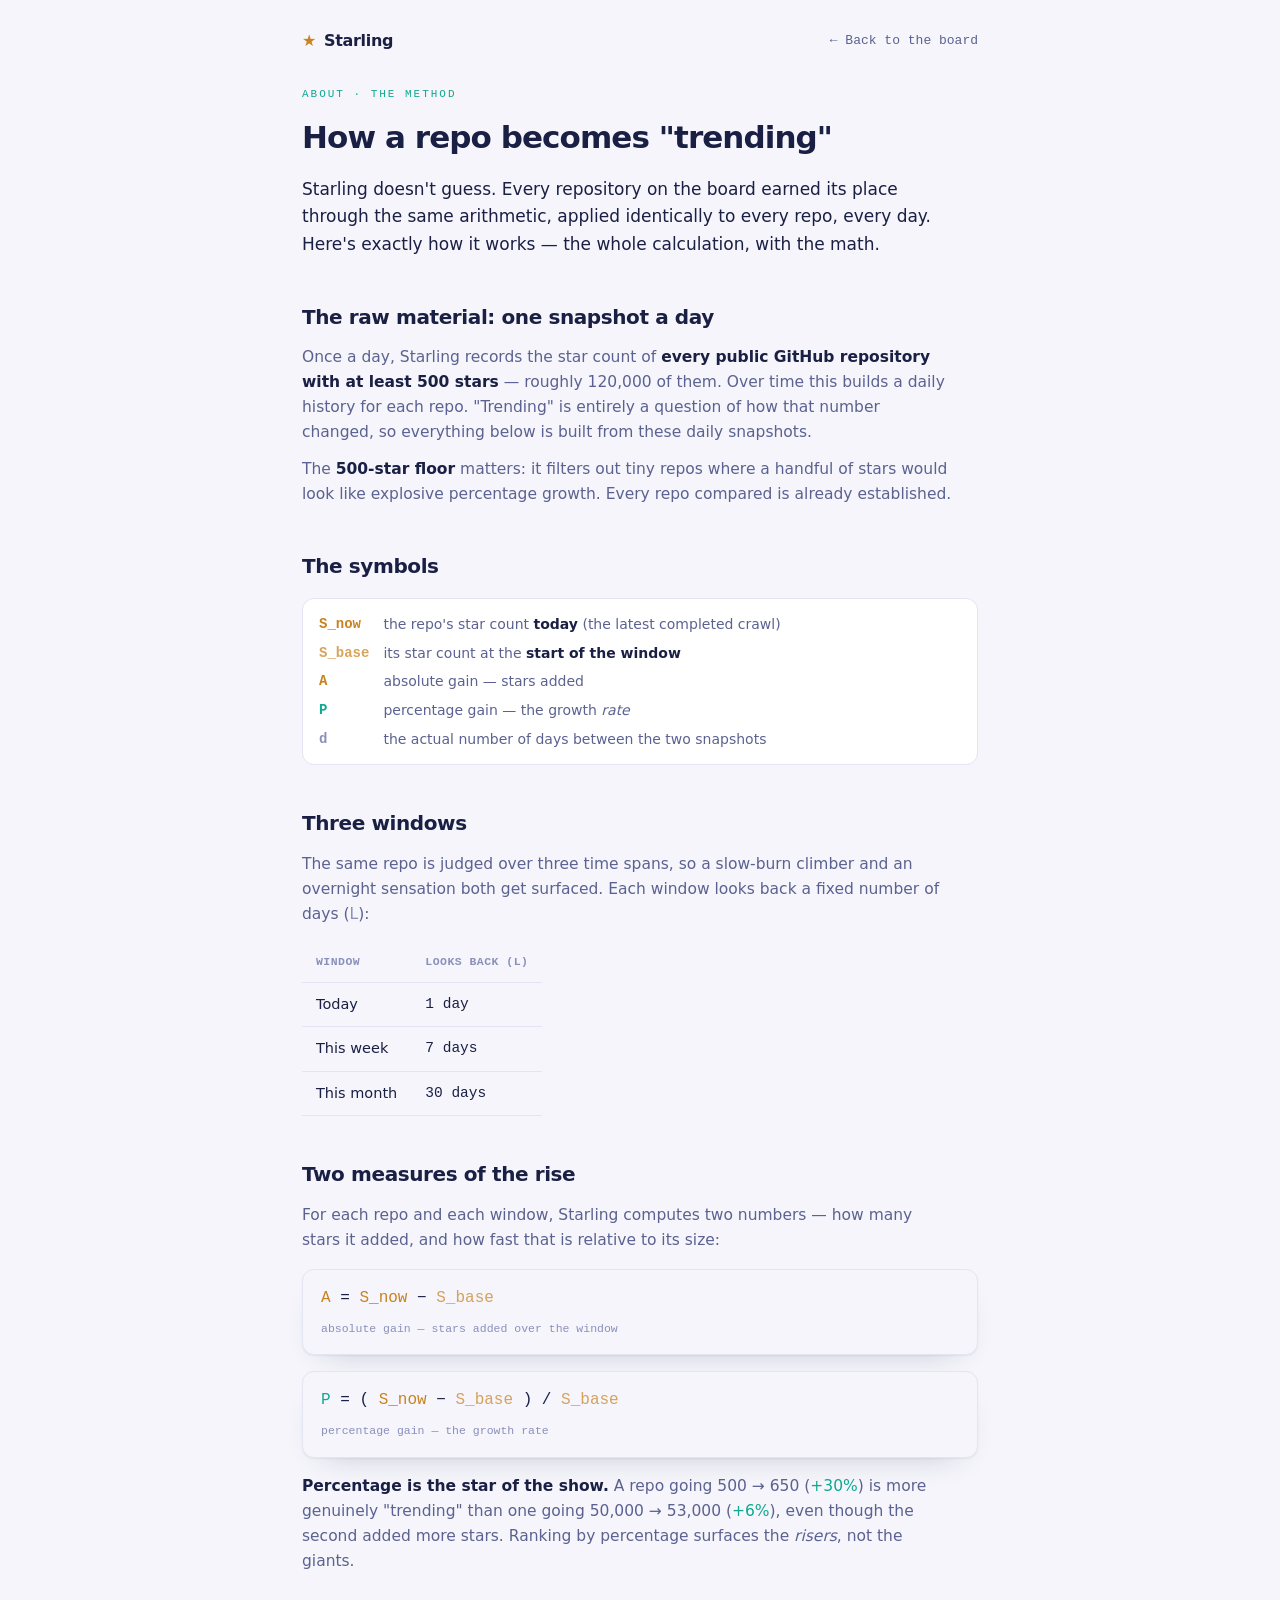
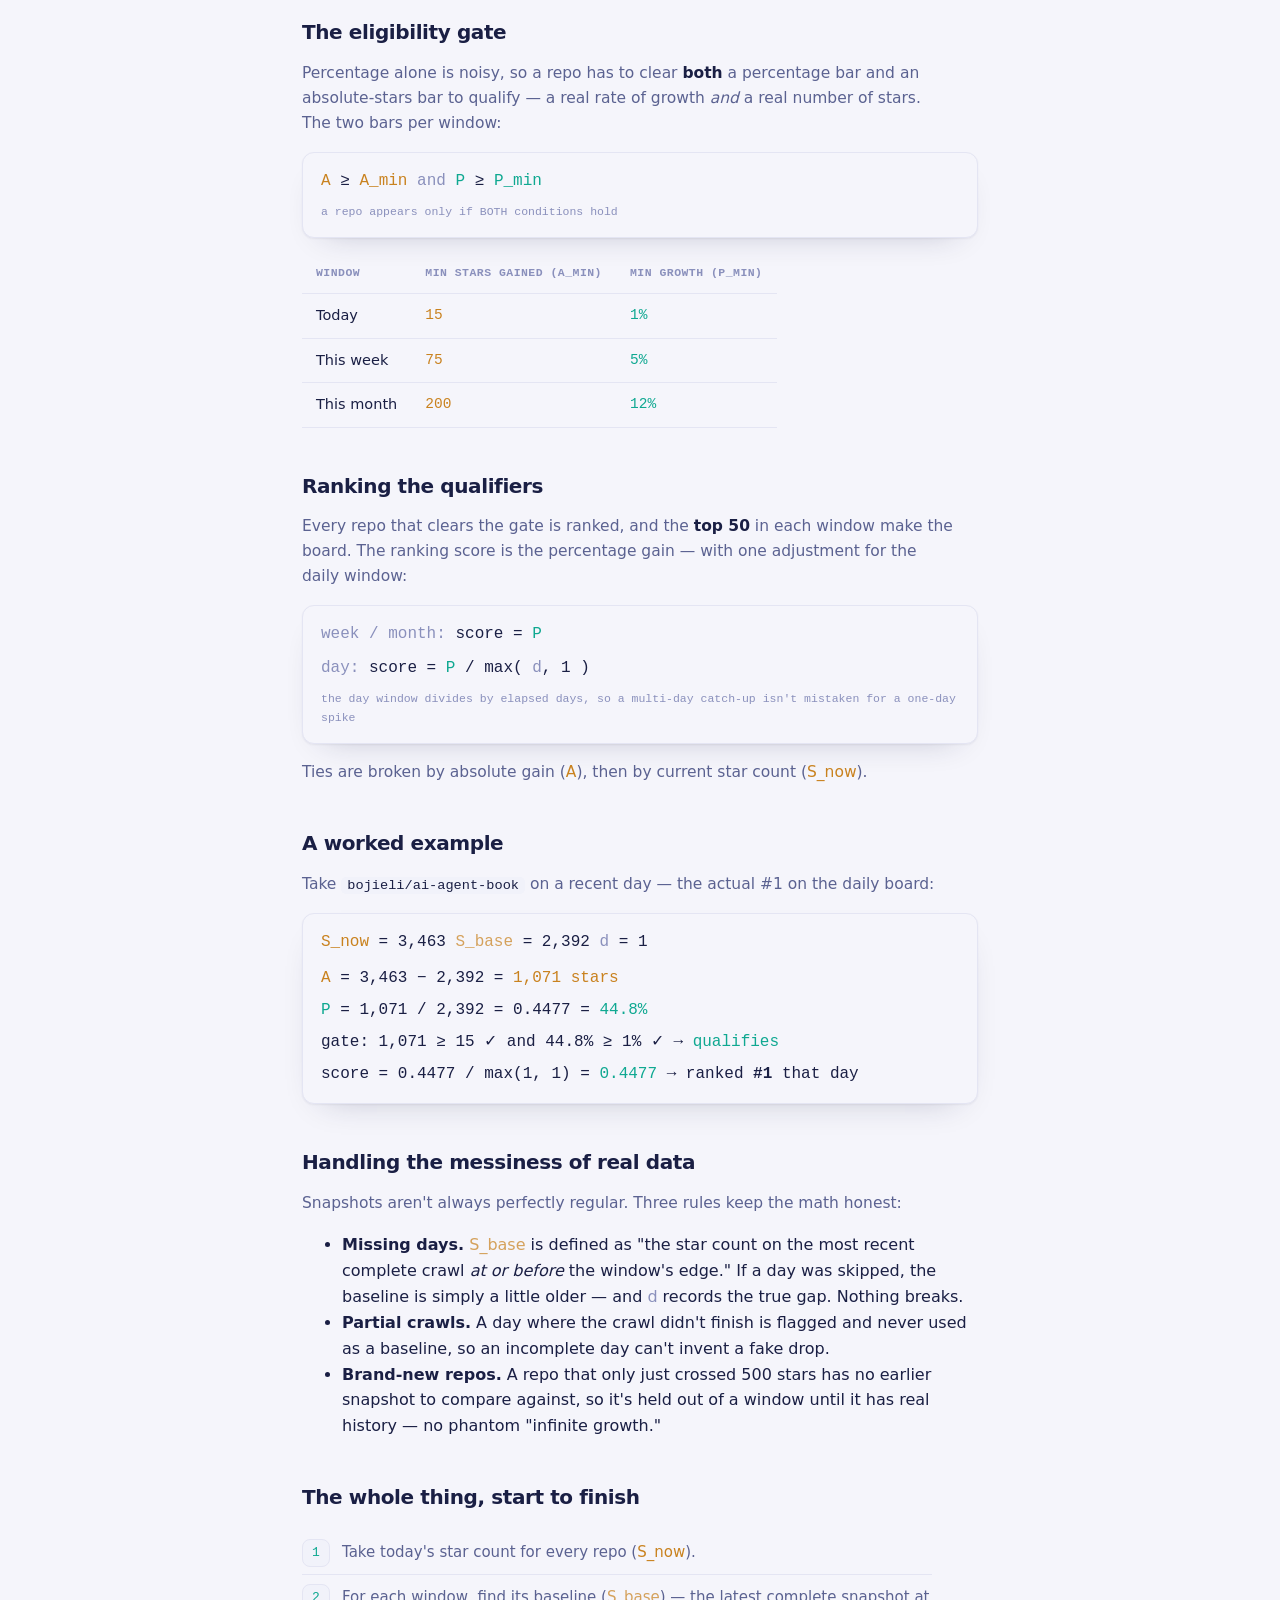
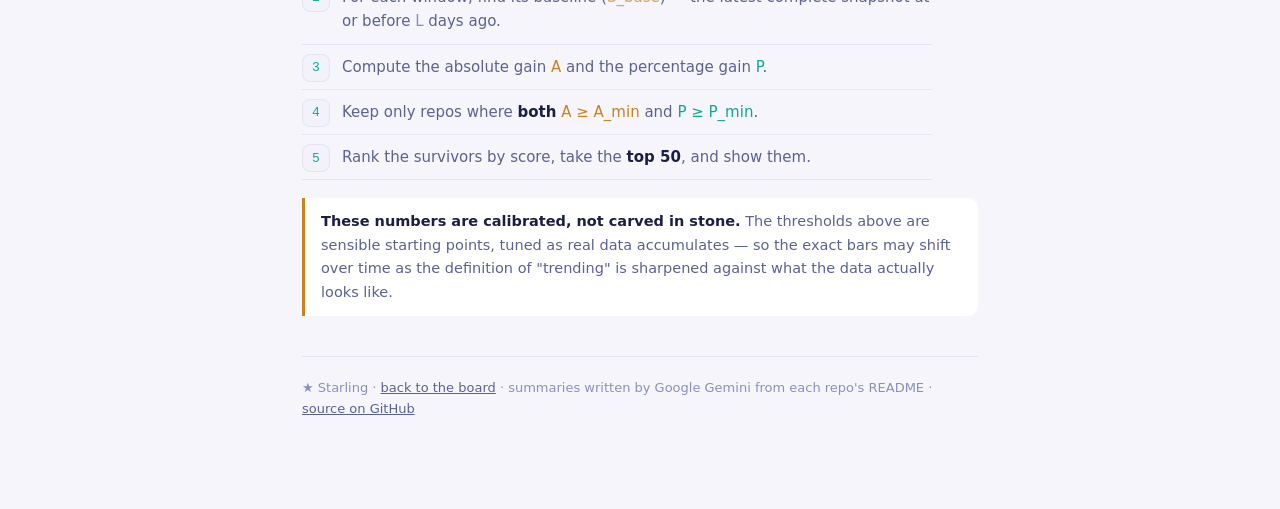
==== site/about.html @ 916364ae "Add an About page explaining the trending math - site/about.html: full walkthrough of the trending c" ====
<!doctype html>
<html lang="en">
<head>
<meta charset="utf-8">
<meta name="viewport" content="width=device-width, initial-scale=1">
<title>How trending is calculated · Starling</title>
<style>
  :root {
    --ink:#0E1230; --surface:#161B42; --surface-2:#1F2657; --line:#2B3266;
    --paper:#EDEFFF; --haze:#9BA2D0; --faint:#6B72A6;
    --star:#FFC24B; --signal:#4FE0C0; --hot:#FF7A5C;
    --mono: ui-monospace,"Cascadia Code","SF Mono","Segoe UI Mono",Consolas,monospace;
    --sans: system-ui,-apple-system,"Segoe UI",Roboto,Helvetica,Arial,sans-serif;
    --shadow: 0 1px 0 rgba(255,255,255,.03), 0 14px 34px -22px rgba(0,0,0,.7);
  }
  @media (prefers-color-scheme:light){ :root{
    --ink:#F5F5FB;--surface:#FFFFFF;--surface-2:#F1F2FA;--line:#E4E5F3;--paper:#1A1F44;--haze:#5B6291;--faint:#8A90BC;
    --star:#C9821F;--signal:#0FA891;--hot:#E15A3C;--shadow:0 1px 2px rgba(26,31,68,.06),0 14px 34px -22px rgba(26,31,68,.3);
  }}
  :root[data-theme="dark"]{ color-scheme:dark; --ink:#0E1230;--surface:#161B42;--surface-2:#1F2657;--line:#2B3266;--paper:#EDEFFF;--haze:#9BA2D0;--faint:#6B72A6;--star:#FFC24B;--signal:#4FE0C0;--hot:#FF7A5C; }
  :root[data-theme="light"]{ color-scheme:light; --ink:#F5F5FB;--surface:#FFFFFF;--surface-2:#F1F2FA;--line:#E4E5F3;--paper:#1A1F44;--haze:#5B6291;--faint:#8A90BC;--star:#C9821F;--signal:#0FA891;--hot:#E15A3C; }

  *{ box-sizing:border-box; }
  body{ margin:0; background:var(--ink); color:var(--paper); font-family:var(--sans); line-height:1.62; -webkit-font-smoothing:antialiased; }
  .wrap{ max-width:720px; margin:0 auto; padding:0 22px 90px; }

  .top{ display:flex; align-items:center; justify-content:space-between; gap:16px; padding:28px 0 6px; }
  .back{ font-family:var(--mono); font-size:13px; color:var(--haze); text-decoration:none; }
  .back:hover{ color:var(--signal); }
  .brand{ display:flex; align-items:center; gap:8px; font-weight:800; letter-spacing:-.02em; }
  .brand .g{ color:var(--star); }

  .eyebrow{ font-family:var(--mono); font-size:11px; letter-spacing:.18em; text-transform:uppercase; color:var(--signal); margin-top:26px; }
  h1{ font-size:31px; margin:8px 0 0; letter-spacing:-.03em; font-weight:800; text-wrap:balance; }
  .lead{ color:var(--paper); font-size:17px; margin:14px 0 0; max-width:60ch; }
  h2{ font-size:20px; margin:42px 0 8px; letter-spacing:-.02em; }
  p{ color:var(--haze); font-size:15.5px; margin:12px 0; max-width:66ch; }
  strong{ color:var(--paper); font-weight:650; }
  a{ color:var(--signal); }
  code{ font-family:var(--mono); font-size:.88em; background:var(--surface-2); color:var(--paper); padding:1px 6px; border-radius:5px; }

  /* symbol legend */
  .legend{ display:grid; grid-template-columns:auto 1fr; gap:6px 14px; margin:16px 0; padding:14px 16px; background:var(--surface); border:1px solid var(--line); border-radius:12px; font-size:14px; }
  .legend .sym{ font-family:var(--mono); font-weight:700; }
  .legend .d{ color:var(--haze); }
  .s-now{ color:var(--star); } .s-base{ color:var(--star); opacity:.72; } .s-pct{ color:var(--signal); } .s-abs{ color:var(--star); } .s-days{ color:var(--faint); }

  /* formula card */
  .formula{ background:var(--ink); border:1px solid var(--line); border-radius:12px; padding:16px 18px; margin:16px 0; overflow-x:auto; box-shadow:var(--shadow); }
  .formula .eq{ font-family:var(--mono); font-size:16px; white-space:nowrap; }
  .formula .cap{ color:var(--faint); font-family:var(--mono); font-size:11.5px; margin-top:8px; }

  /* table */
  table{ width:100%; border-collapse:collapse; margin:16px 0; font-size:14.5px; display:block; overflow-x:auto; }
  th,td{ text-align:left; padding:10px 14px; border-bottom:1px solid var(--line); white-space:nowrap; }
  th{ font-family:var(--mono); font-size:11.5px; letter-spacing:.04em; text-transform:uppercase; color:var(--faint); font-weight:600; }
  td.mono{ font-family:var(--mono); }

  .note{ border-left:3px solid var(--signal); background:var(--surface); border-radius:0 10px 10px 0; padding:12px 16px; margin:18px 0; font-size:14.5px; color:var(--haze); }
  .note.gold{ border-left-color:var(--star); }
  .note b{ color:var(--paper); }

  ol.steps{ counter-reset:s; list-style:none; padding:0; margin:16px 0; }
  ol.steps li{ position:relative; padding:10px 0 10px 40px; border-bottom:1px solid var(--line); color:var(--haze); font-size:15px; max-width:66ch; }
  ol.steps li::before{ counter-increment:s; content:counter(s); position:absolute; left:0; top:9px; width:26px; height:26px; border-radius:8px; background:var(--surface-2); border:1px solid var(--line); color:var(--signal); font-family:var(--mono); font-size:13px; display:grid; place-items:center; }
  ol.steps li b{ color:var(--paper); }

  .foot{ margin-top:40px; padding-top:20px; border-top:1px solid var(--line); color:var(--faint); font-size:13px; }
  .foot a{ color:var(--haze); }
  @media (max-width:560px){ h1{ font-size:25px; } .formula .eq{ white-space:normal; } }
</style>
</head>
<body>
<div class="wrap">
  <div class="top">
    <div class="brand"><span class="g">★</span> Starling</div>
    <a class="back" href="index.html">← Back to the board</a>
  </div>

  <div class="eyebrow">About · the method</div>
  <h1>How a repo becomes "trending"</h1>
  <p class="lead">Starling doesn't guess. Every repository on the board earned its place through the same arithmetic, applied identically to every repo, every day. Here's exactly how it works — the whole calculation, with the math.</p>

  <h2>The raw material: one snapshot a day</h2>
  <p>Once a day, Starling records the star count of <strong>every public GitHub repository with at least 500 stars</strong> — roughly 120,000 of them. Over time this builds a daily history for each repo. "Trending" is entirely a question of how that number changed, so everything below is built from these daily snapshots.</p>
  <p>The <strong>500-star floor</strong> matters: it filters out tiny repos where a handful of stars would look like explosive percentage growth. Every repo compared is already established.</p>

  <h2>The symbols</h2>
  <div class="legend">
    <span class="sym s-now">S_now</span><span class="d">the repo's star count <strong>today</strong> (the latest completed crawl)</span>
    <span class="sym s-base">S_base</span><span class="d">its star count at the <strong>start of the window</strong></span>
    <span class="sym s-abs">A</span><span class="d">absolute gain — stars added</span>
    <span class="sym s-pct">P</span><span class="d">percentage gain — the growth <em>rate</em></span>
    <span class="sym s-days">d</span><span class="d">the actual number of days between the two snapshots</span>
  </div>

  <h2>Three windows</h2>
  <p>The same repo is judged over three time spans, so a slow-burn climber and an overnight sensation both get surfaced. Each window looks back a fixed number of days (<span class="s-days">L</span>):</p>
  <table>
    <tr><th>Window</th><th>Looks back (L)</th></tr>
    <tr><td>Today</td><td class="mono">1 day</td></tr>
    <tr><td>This week</td><td class="mono">7 days</td></tr>
    <tr><td>This month</td><td class="mono">30 days</td></tr>
  </table>

  <h2>Two measures of the rise</h2>
  <p>For each repo and each window, Starling computes two numbers — how many stars it added, and how fast that is relative to its size:</p>
  <div class="formula">
    <div class="eq"><span class="s-abs">A</span> = <span class="s-now">S_now</span> − <span class="s-base">S_base</span></div>
    <div class="cap">absolute gain — stars added over the window</div>
  </div>
  <div class="formula">
    <div class="eq"><span class="s-pct">P</span> = ( <span class="s-now">S_now</span> − <span class="s-base">S_base</span> ) / <span class="s-base">S_base</span></div>
    <div class="cap">percentage gain — the growth rate</div>
  </div>
  <p><strong>Percentage is the star of the show.</strong> A repo going 500 → 650 (<span class="s-pct">+30%</span>) is more genuinely "trending" than one going 50,000 → 53,000 (<span class="s-pct">+6%</span>), even though the second added more stars. Ranking by percentage surfaces the <em>risers</em>, not the giants.</p>

  <h2>The eligibility gate</h2>
  <p>Percentage alone is noisy, so a repo has to clear <strong>both</strong> a percentage bar and an absolute-stars bar to qualify — a real rate of growth <em>and</em> a real number of stars. The two bars per window:</p>
  <div class="formula">
    <div class="eq"><span class="s-abs">A</span> ≥ <span class="s-abs">A_min</span>   <span style="color:var(--faint)">and</span>   <span class="s-pct">P</span> ≥ <span class="s-pct">P_min</span></div>
    <div class="cap">a repo appears only if BOTH conditions hold</div>
  </div>
  <table>
    <tr><th>Window</th><th>Min stars gained (A_min)</th><th>Min growth (P_min)</th></tr>
    <tr><td>Today</td><td class="mono s-abs">15</td><td class="mono s-pct">1%</td></tr>
    <tr><td>This week</td><td class="mono s-abs">75</td><td class="mono s-pct">5%</td></tr>
    <tr><td>This month</td><td class="mono s-abs">200</td><td class="mono s-pct">12%</td></tr>
  </table>

  <h2>Ranking the qualifiers</h2>
  <p>Every repo that clears the gate is ranked, and the <strong>top 50</strong> in each window make the board. The ranking score is the percentage gain — with one adjustment for the daily window:</p>
  <div class="formula">
    <div class="eq"><span style="color:var(--faint)">week / month:</span>   score = <span class="s-pct">P</span></div>
    <div class="eq" style="margin-top:8px"><span style="color:var(--faint)">day:</span>   score = <span class="s-pct">P</span> / max( <span class="s-days">d</span>, 1 )</div>
    <div class="cap">the day window divides by elapsed days, so a multi-day catch-up isn't mistaken for a one-day spike</div>
  </div>
  <p>Ties are broken by absolute gain (<span class="s-abs">A</span>), then by current star count (<span class="s-now">S_now</span>).</p>

  <h2>A worked example</h2>
  <p>Take <code>bojieli/ai-agent-book</code> on a recent day — the actual #1 on the daily board:</p>
  <div class="formula">
    <div class="eq"><span class="s-now">S_now</span> = 3,463      <span class="s-base">S_base</span> = 2,392      <span class="s-days">d</span> = 1</div>
    <div class="eq" style="margin-top:10px"><span class="s-abs">A</span> = 3,463 − 2,392 = <span class="s-abs">1,071 stars</span></div>
    <div class="eq" style="margin-top:6px"><span class="s-pct">P</span> = 1,071 / 2,392 = 0.4477 = <span class="s-pct">44.8%</span></div>
    <div class="eq" style="margin-top:6px">gate: 1,071 ≥ 15 ✓   and   44.8% ≥ 1% ✓   →   <span style="color:var(--signal)">qualifies</span></div>
    <div class="eq" style="margin-top:6px">score = 0.4477 / max(1, 1) = <span class="s-pct">0.4477</span>   →   ranked <strong>#1</strong> that day</div>
  </div>

  <h2>Handling the messiness of real data</h2>
  <p>Snapshots aren't always perfectly regular. Three rules keep the math honest:</p>
  <ul>
    <li><strong>Missing days.</strong> <span class="s-base">S_base</span> is defined as "the star count on the most recent complete crawl <em>at or before</em> the window's edge." If a day was skipped, the baseline is simply a little older — and <span class="s-days">d</span> records the true gap. Nothing breaks.</li>
    <li><strong>Partial crawls.</strong> A day where the crawl didn't finish is flagged and never used as a baseline, so an incomplete day can't invent a fake drop.</li>
    <li><strong>Brand-new repos.</strong> A repo that only just crossed 500 stars has no earlier snapshot to compare against, so it's held out of a window until it has real history — no phantom "infinite growth."</li>
  </ul>

  <h2>The whole thing, start to finish</h2>
  <ol class="steps">
    <li>Take today's star count for every repo (<span class="s-now">S_now</span>).</li>
    <li>For each window, find its baseline (<span class="s-base">S_base</span>) — the latest complete snapshot at or before <span class="s-days">L</span> days ago.</li>
    <li>Compute the absolute gain <span class="s-abs">A</span> and the percentage gain <span class="s-pct">P</span>.</li>
    <li>Keep only repos where <b>both</b> <span class="s-abs">A ≥ A_min</span> and <span class="s-pct">P ≥ P_min</span>.</li>
    <li>Rank the survivors by score, take the <b>top 50</b>, and show them.</li>
  </ol>

  <div class="note gold"><b>These numbers are calibrated, not carved in stone.</b> The thresholds above are sensible starting points, tuned as real data accumulates — so the exact bars may shift over time as the definition of "trending" is sharpened against what the data actually looks like.</div>

  <div class="foot">
    ★ Starling · <a href="index.html">back to the board</a> · summaries written by Google Gemini from each repo's README · <a href="https://github.com/AndrewGodlewsky/Github-Trending" rel="noopener">source on GitHub</a>
  </div>
</div>
</body>
</html>
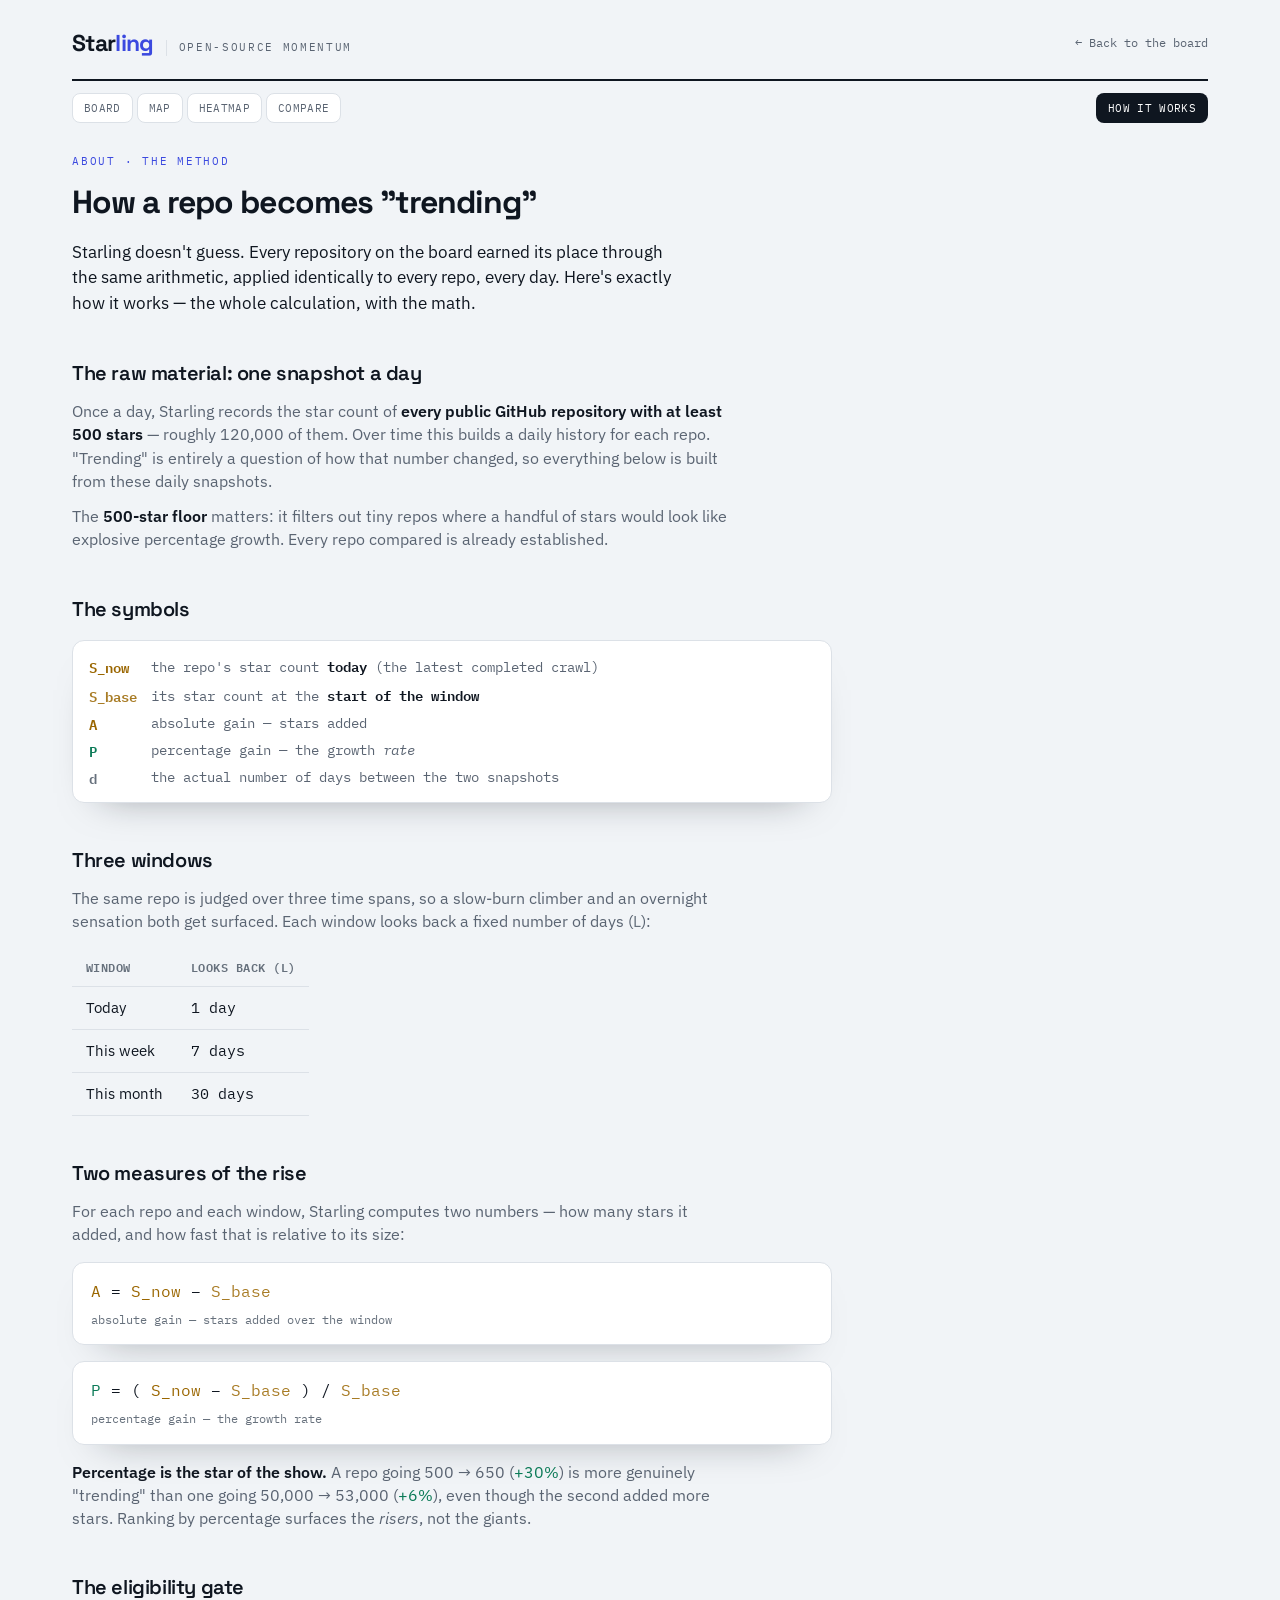
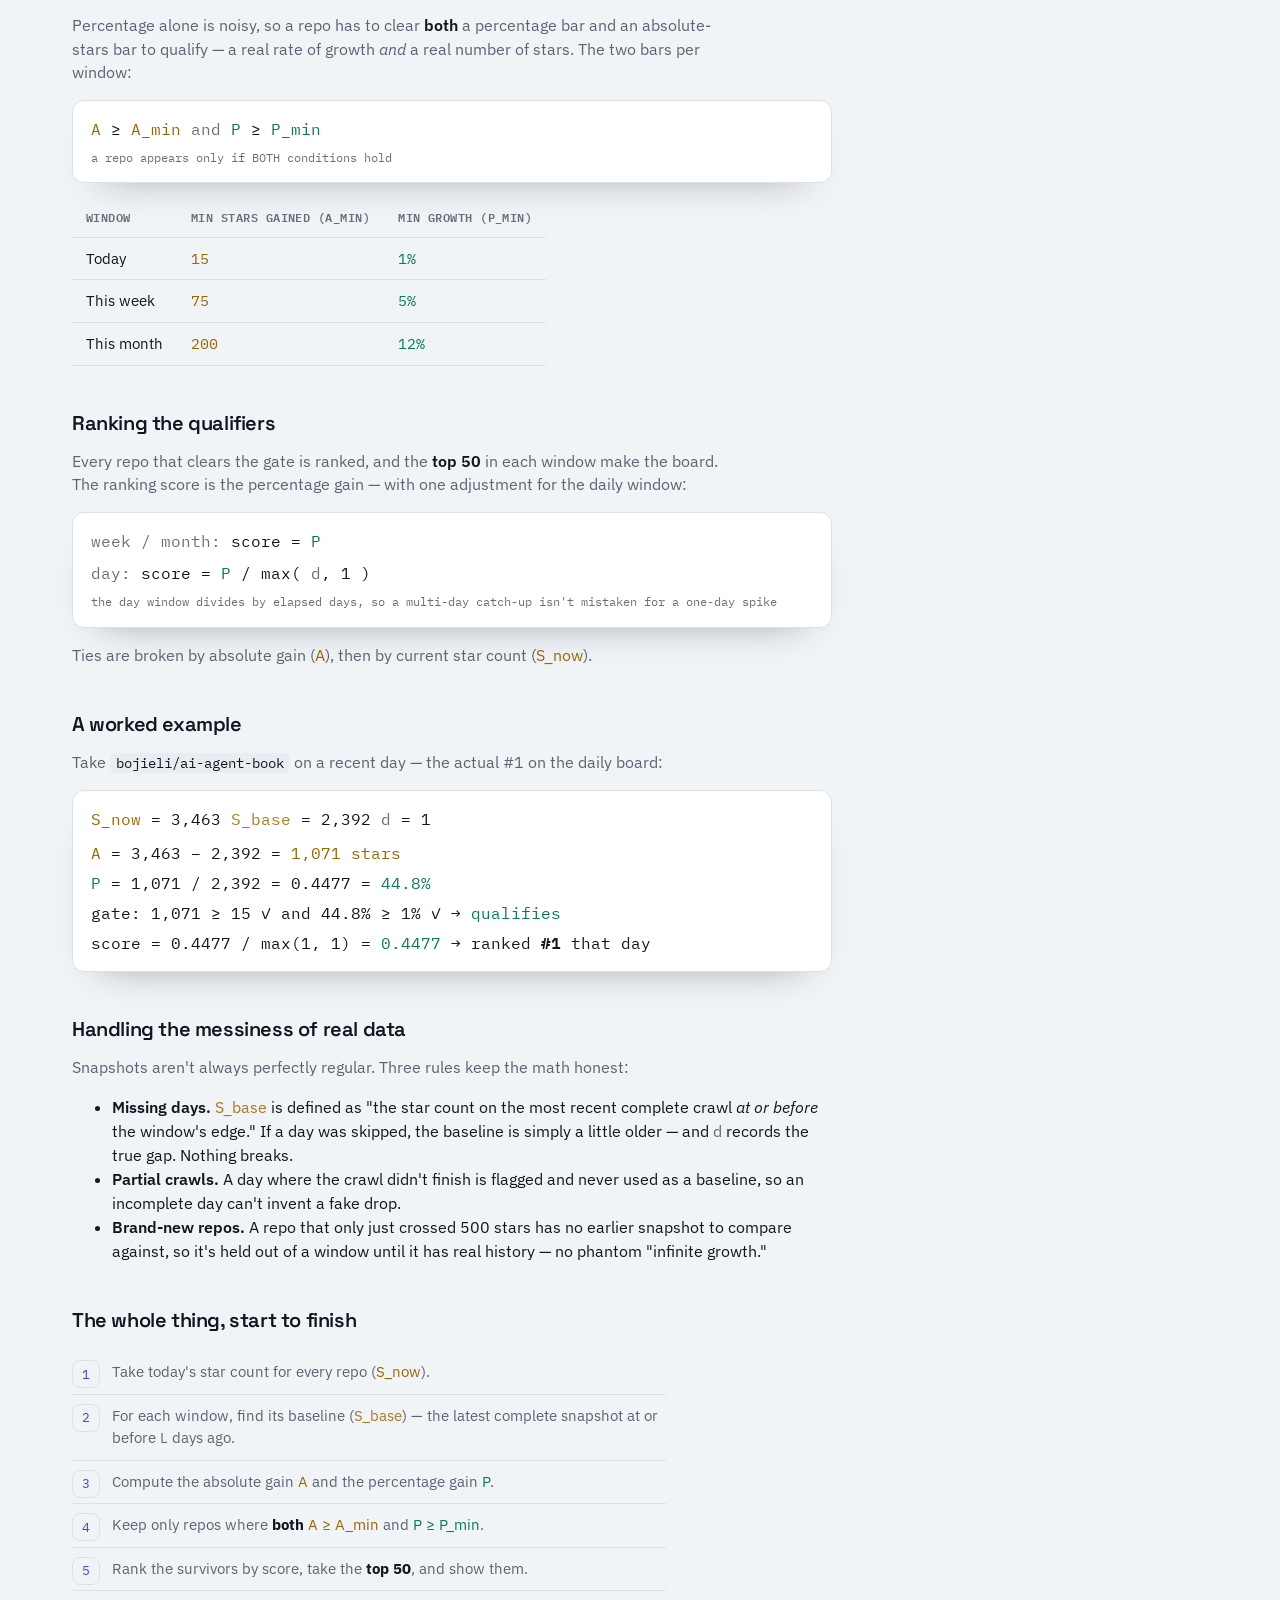
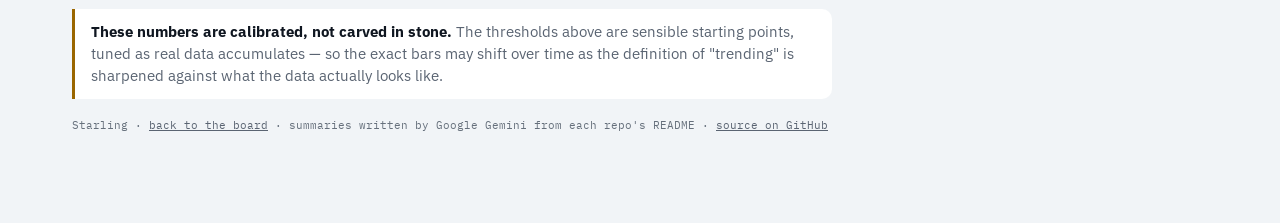
==== commit ae07c4e5: "Updated website Rebuild the site as a light market-terminal: Board (ranked movers with sparklines), " ====
--- a/site/about.html
+++ b/site/about.html
@@ -4,79 +4,60 @@
 <meta charset="utf-8">
 <meta name="viewport" content="width=device-width, initial-scale=1">
 <title>How trending is calculated · Starling</title>
+<link rel="icon" href="data:image/svg+xml,%3Csvg xmlns='http://www.w3.org/2000/svg' viewBox='0 0 16 16'%3E%3Cpath fill='%233B49DF' d='M8 1l2.1 4.3 4.7.7-3.4 3.3.8 4.7L8 11.8 3.8 14l.8-4.7L1.2 6l4.7-.7z'/%3E%3C/svg%3E">
+<link rel="preconnect" href="https://fonts.googleapis.com">
+<link rel="preconnect" href="https://fonts.gstatic.com" crossorigin>
+<link href="https://fonts.googleapis.com/css2?family=Space+Grotesk:wght@400;500;600;700&family=IBM+Plex+Mono:wght@400;500;600&family=IBM+Plex+Sans:wght@400;500;600&display=swap" rel="stylesheet">
+<link rel="stylesheet" href="assets/theme.css">
 <style>
-  :root {
-    --ink:#0E1230; --surface:#161B42; --surface-2:#1F2657; --line:#2B3266;
-    --paper:#EDEFFF; --haze:#9BA2D0; --faint:#6B72A6;
-    --star:#FFC24B; --signal:#4FE0C0; --hot:#FF7A5C;
-    --mono: ui-monospace,"Cascadia Code","SF Mono","Segoe UI Mono",Consolas,monospace;
-    --sans: system-ui,-apple-system,"Segoe UI",Roboto,Helvetica,Arial,sans-serif;
-    --shadow: 0 1px 0 rgba(255,255,255,.03), 0 14px 34px -22px rgba(0,0,0,.7);
-  }
-  @media (prefers-color-scheme:light){ :root{
-    --ink:#F5F5FB;--surface:#FFFFFF;--surface-2:#F1F2FA;--line:#E4E5F3;--paper:#1A1F44;--haze:#5B6291;--faint:#8A90BC;
-    --star:#C9821F;--signal:#0FA891;--hot:#E15A3C;--shadow:0 1px 2px rgba(26,31,68,.06),0 14px 34px -22px rgba(26,31,68,.3);
-  }}
-  :root[data-theme="dark"]{ color-scheme:dark; --ink:#0E1230;--surface:#161B42;--surface-2:#1F2657;--line:#2B3266;--paper:#EDEFFF;--haze:#9BA2D0;--faint:#6B72A6;--star:#FFC24B;--signal:#4FE0C0;--hot:#FF7A5C; }
-  :root[data-theme="light"]{ color-scheme:light; --ink:#F5F5FB;--surface:#FFFFFF;--surface-2:#F1F2FA;--line:#E4E5F3;--paper:#1A1F44;--haze:#5B6291;--faint:#8A90BC;--star:#C9821F;--signal:#0FA891;--hot:#E15A3C; }
+  .doc{max-width:760px;}
+  .eyebrow{font-family:var(--mono); font-size:11px; letter-spacing:.16em; text-transform:uppercase; color:var(--accent); margin-top:30px;}
+  h1{font-family:var(--disp); font-size:32px; margin:8px 0 0; letter-spacing:-.03em; font-weight:700; text-wrap:balance;}
+  .lead{color:var(--ink); font-size:17px; margin:14px 0 0; max-width:60ch;}
+  h2{font-family:var(--disp); font-size:20px; margin:42px 0 8px; letter-spacing:-.02em; font-weight:600;}
+  p{color:var(--muted); font-size:15.5px; margin:12px 0; max-width:66ch;}
+  strong{color:var(--ink); font-weight:600;}
+  a{color:var(--accent);}
+  code{font-family:var(--mono); font-size:.88em; background:var(--line-2); color:var(--ink); padding:1px 6px; border-radius:5px;}
+  .s-now,.s-base,.s-abs{color:var(--amber);} .s-base{opacity:.85;} .s-pct{color:var(--up);} .s-days{color:var(--faint);}
 
-  *{ box-sizing:border-box; }
-  body{ margin:0; background:var(--ink); color:var(--paper); font-family:var(--sans); line-height:1.62; -webkit-font-smoothing:antialiased; }
-  .wrap{ max-width:720px; margin:0 auto; padding:0 22px 90px; }
-
-  .top{ display:flex; align-items:center; justify-content:space-between; gap:16px; padding:28px 0 6px; }
-  .back{ font-family:var(--mono); font-size:13px; color:var(--haze); text-decoration:none; }
-  .back:hover{ color:var(--signal); }
-  .brand{ display:flex; align-items:center; gap:8px; font-weight:800; letter-spacing:-.02em; }
-  .brand .g{ color:var(--star); }
-
-  .eyebrow{ font-family:var(--mono); font-size:11px; letter-spacing:.18em; text-transform:uppercase; color:var(--signal); margin-top:26px; }
-  h1{ font-size:31px; margin:8px 0 0; letter-spacing:-.03em; font-weight:800; text-wrap:balance; }
-  .lead{ color:var(--paper); font-size:17px; margin:14px 0 0; max-width:60ch; }
-  h2{ font-size:20px; margin:42px 0 8px; letter-spacing:-.02em; }
-  p{ color:var(--haze); font-size:15.5px; margin:12px 0; max-width:66ch; }
-  strong{ color:var(--paper); font-weight:650; }
-  a{ color:var(--signal); }
-  code{ font-family:var(--mono); font-size:.88em; background:var(--surface-2); color:var(--paper); padding:1px 6px; border-radius:5px; }
-
-  /* symbol legend */
-  .legend{ display:grid; grid-template-columns:auto 1fr; gap:6px 14px; margin:16px 0; padding:14px 16px; background:var(--surface); border:1px solid var(--line); border-radius:12px; font-size:14px; }
-  .legend .sym{ font-family:var(--mono); font-weight:700; }
-  .legend .d{ color:var(--haze); }
-  .s-now{ color:var(--star); } .s-base{ color:var(--star); opacity:.72; } .s-pct{ color:var(--signal); } .s-abs{ color:var(--star); } .s-days{ color:var(--faint); }
-
-  /* formula card */
-  .formula{ background:var(--ink); border:1px solid var(--line); border-radius:12px; padding:16px 18px; margin:16px 0; overflow-x:auto; box-shadow:var(--shadow); }
-  .formula .eq{ font-family:var(--mono); font-size:16px; white-space:nowrap; }
-  .formula .cap{ color:var(--faint); font-family:var(--mono); font-size:11.5px; margin-top:8px; }
-
-  /* table */
-  table{ width:100%; border-collapse:collapse; margin:16px 0; font-size:14.5px; display:block; overflow-x:auto; }
-  th,td{ text-align:left; padding:10px 14px; border-bottom:1px solid var(--line); white-space:nowrap; }
-  th{ font-family:var(--mono); font-size:11.5px; letter-spacing:.04em; text-transform:uppercase; color:var(--faint); font-weight:600; }
-  td.mono{ font-family:var(--mono); }
-
-  .note{ border-left:3px solid var(--signal); background:var(--surface); border-radius:0 10px 10px 0; padding:12px 16px; margin:18px 0; font-size:14.5px; color:var(--haze); }
-  .note.gold{ border-left-color:var(--star); }
-  .note b{ color:var(--paper); }
-
-  ol.steps{ counter-reset:s; list-style:none; padding:0; margin:16px 0; }
-  ol.steps li{ position:relative; padding:10px 0 10px 40px; border-bottom:1px solid var(--line); color:var(--haze); font-size:15px; max-width:66ch; }
-  ol.steps li::before{ counter-increment:s; content:counter(s); position:absolute; left:0; top:9px; width:26px; height:26px; border-radius:8px; background:var(--surface-2); border:1px solid var(--line); color:var(--signal); font-family:var(--mono); font-size:13px; display:grid; place-items:center; }
-  ol.steps li b{ color:var(--paper); }
-
-  .foot{ margin-top:40px; padding-top:20px; border-top:1px solid var(--line); color:var(--faint); font-size:13px; }
-  .foot a{ color:var(--haze); }
-  @media (max-width:560px){ h1{ font-size:25px; } .formula .eq{ white-space:normal; } }
+  .legend{display:grid; grid-template-columns:auto 1fr; gap:6px 14px; margin:16px 0; padding:14px 16px; background:var(--panel); border:1px solid var(--line); border-radius:12px; font-size:14px; box-shadow:var(--shadow);}
+  .legend .sym{font-family:var(--mono); font-weight:600;} .legend .d{color:var(--muted);}
+  .formula{background:var(--panel); border:1px solid var(--line); border-radius:12px; padding:16px 18px; margin:16px 0; overflow-x:auto; box-shadow:var(--shadow);}
+  .formula .eq{font-family:var(--mono); font-size:16px; white-space:nowrap; color:var(--ink);}
+  .formula .cap{color:var(--faint); font-family:var(--mono); font-size:11.5px; margin-top:8px;}
+  table{width:100%; border-collapse:collapse; margin:16px 0; font-size:14.5px; display:block; overflow-x:auto;}
+  th,td{text-align:left; padding:10px 14px; border-bottom:1px solid var(--line); white-space:nowrap;}
+  th{font-family:var(--mono); font-size:11.5px; letter-spacing:.04em; text-transform:uppercase; color:var(--faint); font-weight:600;}
+  td.mono{font-family:var(--mono);}
+  .note{border-left:3px solid var(--up); background:var(--panel); border-radius:0 10px 10px 0; padding:12px 16px; margin:18px 0; font-size:14.5px; color:var(--muted);}
+  .note.gold{border-left-color:var(--amber);} .note b{color:var(--ink);}
+  ol.steps{counter-reset:s; list-style:none; padding:0; margin:16px 0;}
+  ol.steps li{position:relative; padding:10px 0 10px 40px; border-bottom:1px solid var(--line); color:var(--muted); font-size:15px; max-width:66ch;}
+  ol.steps li::before{counter-increment:s; content:counter(s); position:absolute; left:0; top:9px; width:26px; height:26px; border-radius:8px; background:var(--paper); border:1px solid var(--line); color:var(--accent); font-family:var(--mono); font-size:13px; display:grid; place-items:center;}
+  ol.steps li b{color:var(--ink);}
+  @media (max-width:560px){ h1{font-size:26px;} .formula .eq{white-space:normal;} }
 </style>
 </head>
 <body>
+<div class="wrap" style="padding-bottom:0">
+  <div class="bar">
+    <div class="brand"><a class="logo" href="index.html">Star<b>ling</b></a><span class="kick">Open-source momentum</span></div>
+    <a class="clock" href="index.html" style="text-decoration:none">← Back to the board</a>
+  </div>
+</div>
 <div class="wrap">
-  <div class="top">
-    <div class="brand"><span class="g">★</span> Starling</div>
-    <a class="back" href="index.html">← Back to the board</a>
-  </div>
+  <nav class="views" aria-label="Views">
+    <a href="index.html">Board</a>
+    <a href="map.html">Map</a>
+    <a href="heatmap.html">Heatmap</a>
+    <a href="compare.html">Compare</a>
+    <span class="spacer"></span>
+    <a class="about" href="about.html" aria-current="page">How it works</a>
+  </nav>
 
+  <main>
+  <div class="doc">
   <div class="eyebrow">About · the method</div>
   <h1>How a repo becomes "trending"</h1>
   <p class="lead">Starling doesn't guess. Every repository on the board earned its place through the same arithmetic, applied identically to every repo, every day. Here's exactly how it works — the whole calculation, with the math.</p>
@@ -143,7 +124,7 @@
     <div class="eq"><span class="s-now">S_now</span> = 3,463      <span class="s-base">S_base</span> = 2,392      <span class="s-days">d</span> = 1</div>
     <div class="eq" style="margin-top:10px"><span class="s-abs">A</span> = 3,463 − 2,392 = <span class="s-abs">1,071 stars</span></div>
     <div class="eq" style="margin-top:6px"><span class="s-pct">P</span> = 1,071 / 2,392 = 0.4477 = <span class="s-pct">44.8%</span></div>
-    <div class="eq" style="margin-top:6px">gate: 1,071 ≥ 15 ✓   and   44.8% ≥ 1% ✓   →   <span style="color:var(--signal)">qualifies</span></div>
+    <div class="eq" style="margin-top:6px">gate: 1,071 ≥ 15 ✓   and   44.8% ≥ 1% ✓   →   <span style="color:var(--up)">qualifies</span></div>
     <div class="eq" style="margin-top:6px">score = 0.4477 / max(1, 1) = <span class="s-pct">0.4477</span>   →   ranked <strong>#1</strong> that day</div>
   </div>
 
@@ -167,8 +148,10 @@
   <div class="note gold"><b>These numbers are calibrated, not carved in stone.</b> The thresholds above are sensible starting points, tuned as real data accumulates — so the exact bars may shift over time as the definition of "trending" is sharpened against what the data actually looks like.</div>
 
   <div class="foot">
-    ★ Starling · <a href="index.html">back to the board</a> · summaries written by Google Gemini from each repo's README · <a href="https://github.com/AndrewGodlewsky/Github-Trending" rel="noopener">source on GitHub</a>
+    Starling · <a href="index.html">back to the board</a> · summaries written by Google Gemini from each repo's README · <a href="https://github.com/AndrewGodlewsky/Github-Trending" target="_blank" rel="noopener">source on GitHub</a>
   </div>
+  </div>
+  </main>
 </div>
 </body>
 </html>
--- a/site/assets/theme.css
+++ b/site/assets/theme.css
@@ -0,0 +1,86 @@
+/* Starling — shared Ticker theme (tokens + chrome used by every page). */
+:root{
+  --paper:#F1F4F7; --panel:#FFFFFF; --ink:#0F1620; --muted:#5A6472; --faint:#66707C; /* faint darkened from #8A93A0 for WCAG AA (4.6:1 on paper, 5.0:1 on panel) */
+  --line:#DCE1E7; --line-2:#E9EDF1;
+  --up:#0B7A57; --up-soft:#E4F2EC; --down:#C0491F; --accent:#3B49DF; --amber:#9A6600;
+  --disp:"Space Grotesk", system-ui, sans-serif;
+  --mono:"IBM Plex Mono", ui-monospace, "Cascadia Code", Consolas, monospace;
+  --body:"IBM Plex Sans", system-ui, -apple-system, "Segoe UI", sans-serif;
+  --shadow:0 20px 40px -30px rgba(15,22,32,.5);
+}
+*{box-sizing:border-box;}
+html{-webkit-text-size-adjust:100%;}
+body{margin:0; background:var(--paper); color:var(--ink); font-family:var(--body); line-height:1.5; -webkit-font-smoothing:antialiased;}
+a{color:inherit;}
+.wrap{max-width:1180px; margin:0 auto; padding:0 22px 90px;}
+
+/* masthead */
+.bar{display:flex; align-items:center; justify-content:space-between; gap:18px; flex-wrap:wrap; padding:26px 0 18px; border-bottom:2px solid var(--ink);}
+.brand{display:flex; align-items:baseline; gap:12px;}
+.brand .logo{font-family:var(--disp); font-weight:700; font-size:23px; letter-spacing:-.03em; text-decoration:none; color:var(--ink);}
+.brand .logo b{color:var(--accent);}
+.brand .kick{font-family:var(--mono); font-size:10.5px; letter-spacing:.16em; text-transform:uppercase; color:var(--muted); border-left:1px solid var(--line); padding-left:12px;}
+.clock{font-family:var(--mono); font-size:12px; color:var(--muted); font-variant-numeric:tabular-nums;}
+.clock b{color:var(--ink); font-weight:600;}
+
+/* view switcher */
+.views{display:flex; gap:4px; flex-wrap:wrap; align-items:center; margin-top:12px;}
+.views a{font-family:var(--mono); font-size:11px; letter-spacing:.03em; text-transform:uppercase; color:var(--muted);
+  text-decoration:none; padding:6px 11px; border:1px solid var(--line); border-radius:8px; background:var(--panel);}
+.views a:hover{border-color:var(--accent); color:var(--accent);}
+.views a[aria-current="page"]{background:var(--ink); color:#fff; border-color:var(--ink);}
+.views a:focus-visible{outline:2px solid var(--accent); outline-offset:2px;}
+.views .spacer{flex:1;}
+.views .about{border-style:dashed;}
+
+/* ticker strip */
+.ticker{position:relative; overflow:hidden; border-bottom:1px solid var(--line); background:var(--panel);}
+.ticker::before,.ticker::after{content:""; position:absolute; top:0; bottom:0; width:46px; z-index:2; pointer-events:none;}
+.ticker::before{left:0; background:linear-gradient(90deg,var(--panel),transparent);}
+.ticker::after{right:0; background:linear-gradient(270deg,var(--panel),transparent);}
+.tick-track{display:inline-flex; white-space:nowrap; padding:9px 0; will-change:transform; animation:scroll 60s linear infinite;}
+.ticker:hover .tick-track{animation-play-state:paused;}
+.tick{display:inline-flex; align-items:baseline; gap:9px; padding:0 22px; font-family:var(--mono); font-size:12.5px; border-right:1px solid var(--line-2); text-decoration:none; color:inherit; cursor:pointer;}
+.tick .sym{font-weight:600; letter-spacing:.02em; color:var(--ink); text-transform:uppercase;}
+.tick .mv{color:var(--up); font-weight:600;}
+.tick:hover .sym{color:var(--accent); text-decoration:underline; text-underline-offset:2px;}
+@keyframes scroll{from{transform:translateX(0);} to{transform:translateX(-50%);}}
+
+/* window segmented control */
+.seg{display:inline-flex; background:var(--panel); border:1px solid var(--line); border-radius:10px; padding:3px;}
+.seg button{appearance:none; border:0; background:transparent; cursor:pointer; font-family:var(--mono); font-size:11.5px;
+  letter-spacing:.04em; text-transform:uppercase; color:var(--muted); padding:8px 14px; border-radius:7px; display:flex; align-items:baseline; gap:7px;}
+.seg button .d{font-size:9.5px; color:var(--faint);}
+.seg button[aria-selected="true"]{background:var(--ink); color:#fff;}
+.seg button[aria-selected="true"] .d{color:#93E7CB;}
+.seg button:focus-visible{outline:2px solid var(--accent); outline-offset:2px;}
+
+/* strip header */
+.strip{display:flex; align-items:flex-end; justify-content:space-between; gap:16px; flex-wrap:wrap; padding:24px 0 16px;}
+.lede h1, .lede h2{font-family:var(--disp); font-weight:600; font-size:19px; letter-spacing:-.02em; margin:0 0 4px;}
+.lede p{margin:0; color:var(--muted); font-size:13.5px; max-width:58ch;}
+.lede p b{color:var(--ink);}
+
+/* shared marks */
+.dot{width:9px; height:9px; border-radius:50%; display:inline-block;}
+.lang{display:inline-flex; align-items:center; gap:6px; font-family:var(--mono); font-size:11px; color:var(--muted);}
+.chip{font-family:var(--mono); font-size:10px; color:var(--muted); border:1px solid var(--line); border-radius:6px; padding:2px 7px; white-space:nowrap;}
+.panel{background:var(--panel); border:1px solid var(--line); border-radius:14px; box-shadow:var(--shadow);}
+
+/* tooltip */
+.tt{position:fixed; z-index:50; pointer-events:none; opacity:0; transform:translateY(4px); transition:opacity .12s;
+  background:var(--ink); color:#fff; border-radius:10px; padding:10px 12px; font-family:var(--mono); font-size:11.5px; line-height:1.5; max-width:260px; box-shadow:0 12px 30px -12px rgba(0,0,0,.55);}
+.tt.show{opacity:1; transform:translateY(0);}
+.tt .nm{font-family:var(--disp); font-weight:600; font-size:13px; letter-spacing:-.01em; margin-bottom:3px;}
+.tt .up{color:#5AE0B4;} .tt .am{color:#F2C36B;} .tt .mut{color:#9BA6B6;}
+
+.legend{display:flex; gap:22px; flex-wrap:wrap; margin-top:22px; padding-top:16px; border-top:1px solid var(--line); font-family:var(--mono); font-size:11px; color:var(--muted); align-items:center;}
+.legend i{display:inline-block; width:20px; height:3px; border-radius:2px; vertical-align:middle; margin-right:8px;}
+.foot{margin-top:14px; font-family:var(--mono); font-size:11px; color:var(--faint);}
+.foot a{color:var(--muted);}
+
+/* loading / error / empty states */
+.state{padding:60px 8px; text-align:center; color:var(--muted); font-family:var(--mono); font-size:13px;}
+.state.err{color:var(--down);}
+
+@media (prefers-reduced-motion:reduce){ .tick-track{animation:none;} }
